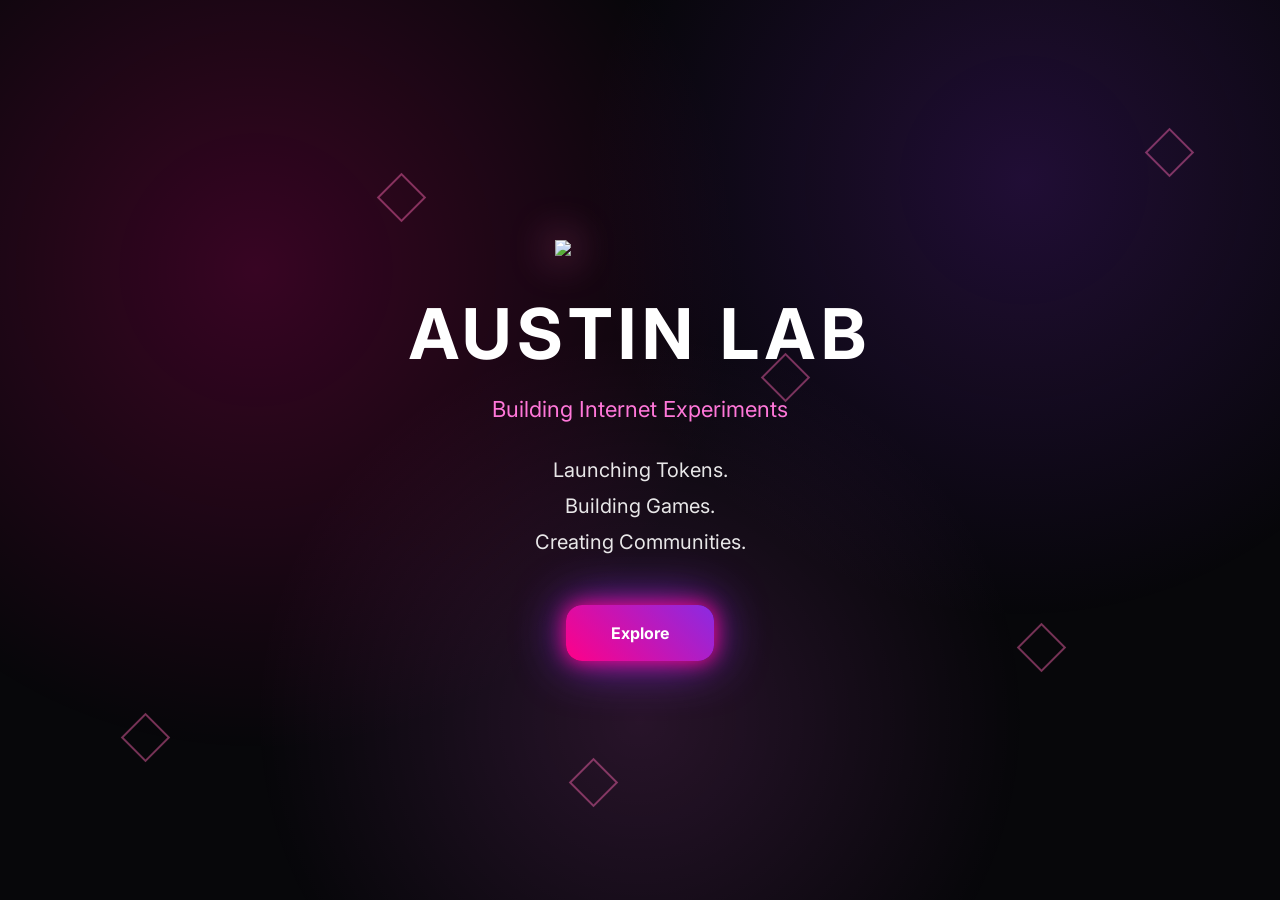
==== index.html @ 81cc16b8 "Austin Lab v1" ====
<!DOCTYPE html>
<html lang="en">

<head>
<meta charset="UTF-8">
<meta name="viewport" content="width=device-width, initial-scale=1.0">

<title>Austin Lab</title>

<link rel="preconnect" href="https://fonts.googleapis.com">
<link rel="preconnect" href="https://fonts.gstatic.com" crossorigin>

<link href="https://fonts.googleapis.com/css2?family=Press+Start+2P&family=Inter:wght@300;400;600;700&display=swap" rel="stylesheet">

<link rel="stylesheet" href="style.css">

</head>

<body>

<div class="background"></div>

<div class="cubes">
<div class="cube"></div>
<div class="cube"></div>
<div class="cube"></div>
<div class="cube"></div>
<div class="cube"></div>
<div class="cube"></div>
</div>

<section class="hero">

<img src="penguin.png" class="penguin">

<h1>AUSTIN LAB</h1>

<p class="subtitle">
Building Internet Experiments
</p>

<p class="text">

Launching Tokens.<br>
Building Games.<br>
Creating Communities.

</p>

<a href="#" class="button">
Explore
</a>

</section>

<script src="script.js"></script>

</body>

</html>
---- style.css ----
*{
margin:0;
padding:0;
box-sizing:border-box;
}

body{

background:#07070a;
font-family:Inter,sans-serif;
overflow:hidden;
color:white;

}

.background{

position:fixed;
width:100%;
height:100%;

background:
radial-gradient(circle at 20% 30%,#ff008833,transparent 40%),
radial-gradient(circle at 80% 20%,#8a2be233,transparent 35%),
radial-gradient(circle at 50% 80%,#ff66ff22,transparent 40%);

z-index:-3;

}

.hero{

height:100vh;

display:flex;
flex-direction:column;

justify-content:center;
align-items:center;

text-align:center;

}

.penguin{

width:170px;

margin-bottom:35px;

animation:float 4s ease-in-out infinite;

filter:drop-shadow(0 0 20px hotpink);

}

h1{

font-size:70px;

font-weight:700;

letter-spacing:6px;

margin-bottom:20px;

}

.subtitle{

font-size:22px;

color:#ff77d9;

margin-bottom:30px;

}

.text{

font-size:20px;

line-height:1.8;

opacity:.9;

margin-bottom:45px;

}

.button{

padding:18px 45px;

border-radius:16px;

text-decoration:none;

background:linear-gradient(45deg,#ff0088,#8a2be2);

color:white;

font-weight:bold;

transition:.3s;

box-shadow:

0 0 20px #ff0088,
0 0 50px #8a2be2;

}

.button:hover{

transform:scale(1.08);

box-shadow:

0 0 40px hotpink,
0 0 80px deeppink;

}

.cube{

position:absolute;

width:35px;

height:35px;

border:2px solid hotpink;

transform:rotate(45deg);

animation:move 14s linear infinite;

opacity:.45;

}

.cube:nth-child(1){

left:10%;
top:80%;

}

.cube:nth-child(2){

left:80%;
top:70%;

animation-delay:2s;

}

.cube:nth-child(3){

left:30%;
top:20%;

animation-delay:5s;

}

.cube:nth-child(4){

left:60%;
top:40%;

animation-delay:8s;

}

.cube:nth-child(5){

left:90%;
top:15%;

animation-delay:11s;

}

.cube:nth-child(6){

left:45%;
top:85%;

animation-delay:7s;

}

@keyframes float{

0%{transform:translateY(0px);}
50%{transform:translateY(-18px);}
100%{transform:translateY(0px);}

}

@keyframes move{

0%{

transform:
translateY(0)
rotate(45deg);

}

100%{

transform:
translateY(-220px)
rotate(405deg);

}

}
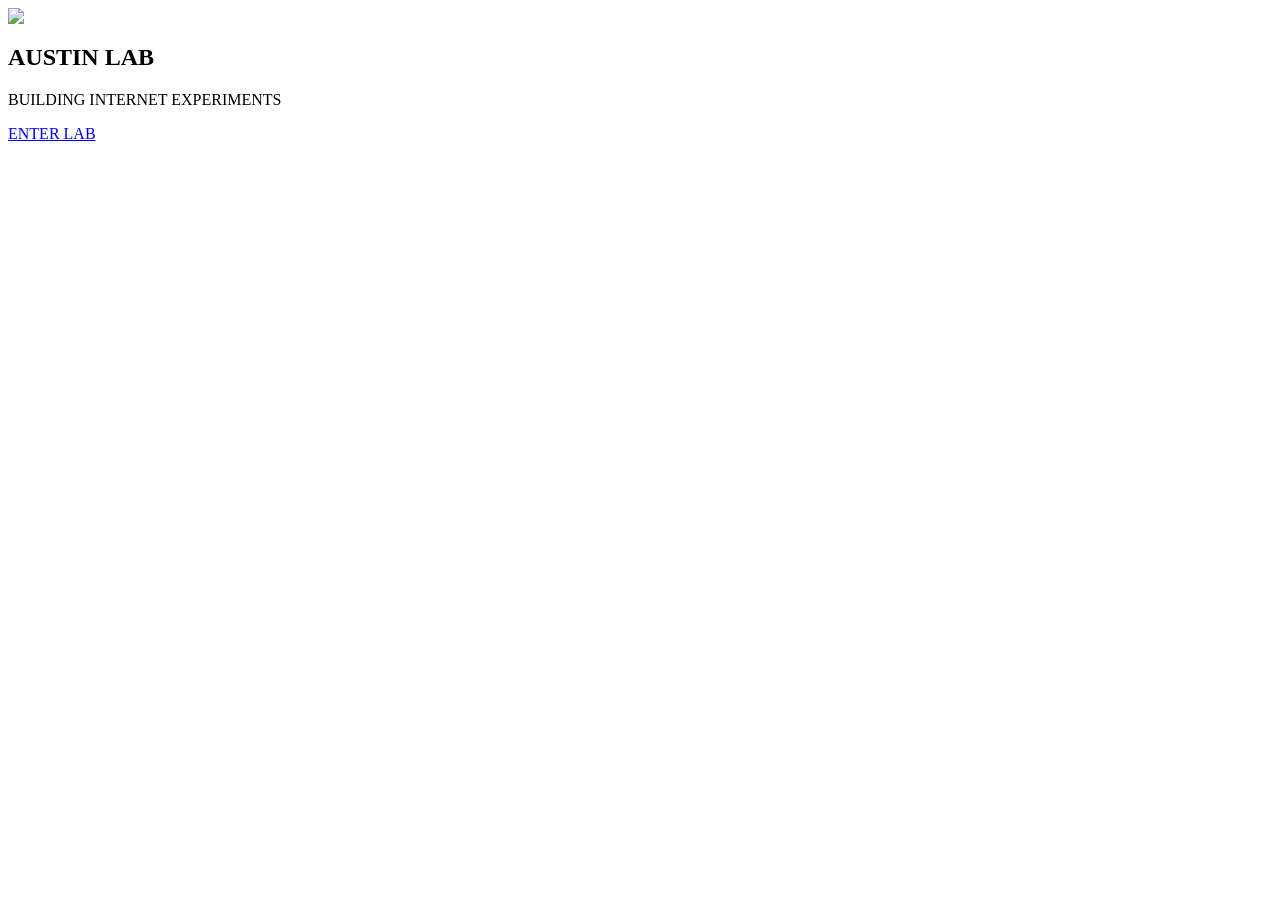
==== commit 5ab1dafe: "pixel" ====
--- a/index.html
+++ b/index.html
@@ -1,33 +1,12 @@
-<!DOCTYPE html>
-<html lang="en">
-
-<head>
-<meta charset="UTF-8">
-<meta name="viewport" content="width=device-width, initial-scale=1.0">
-
-<title>Austin Lab</title>
-
-<link rel="preconnect" href="https://fonts.googleapis.com">
-<link rel="preconnect" href="https://fonts.gstatic.com" crossorigin>
-
-<link href="https://fonts.googleapis.com/css2?family=Press+Start+2P&family=Inter:wght@300;400;600;700&display=swap" rel="stylesheet">
-
-<link rel="stylesheet" href="style.css">
-
-</head>
-
 <body>
 
-<div class="background"></div>
+<div class="bg-grid"></div>
+<div class="bg-glow"></div>
 
-<div class="cubes">
-<div class="cube"></div>
-<div class="cube"></div>
-<div class="cube"></div>
-<div class="cube"></div>
-<div class="cube"></div>
-<div class="cube"></div>
-</div>
+<div class="cube c1"></div>
+<div class="cube c2"></div>
+<div class="cube c3"></div>
+<div class="cube c4"></div>
 
 <section class="hero">
 
@@ -35,26 +14,12 @@
 
 <h1>AUSTIN LAB</h1>
 
-<p class="subtitle">
-Building Internet Experiments
-</p>
+<p>BUILDING INTERNET EXPERIMENTS</p>
 
-<p class="text">
-
-Launching Tokens.<br>
-Building Games.<br>
-Creating Communities.
-
-</p>
-
-<a href="#" class="button">
-Explore
-</a>
+<a href="#" class="btn">ENTER LAB</a>
 
 </section>
 
 <script src="script.js"></script>
 
-</body>
-
-</html>+</body>
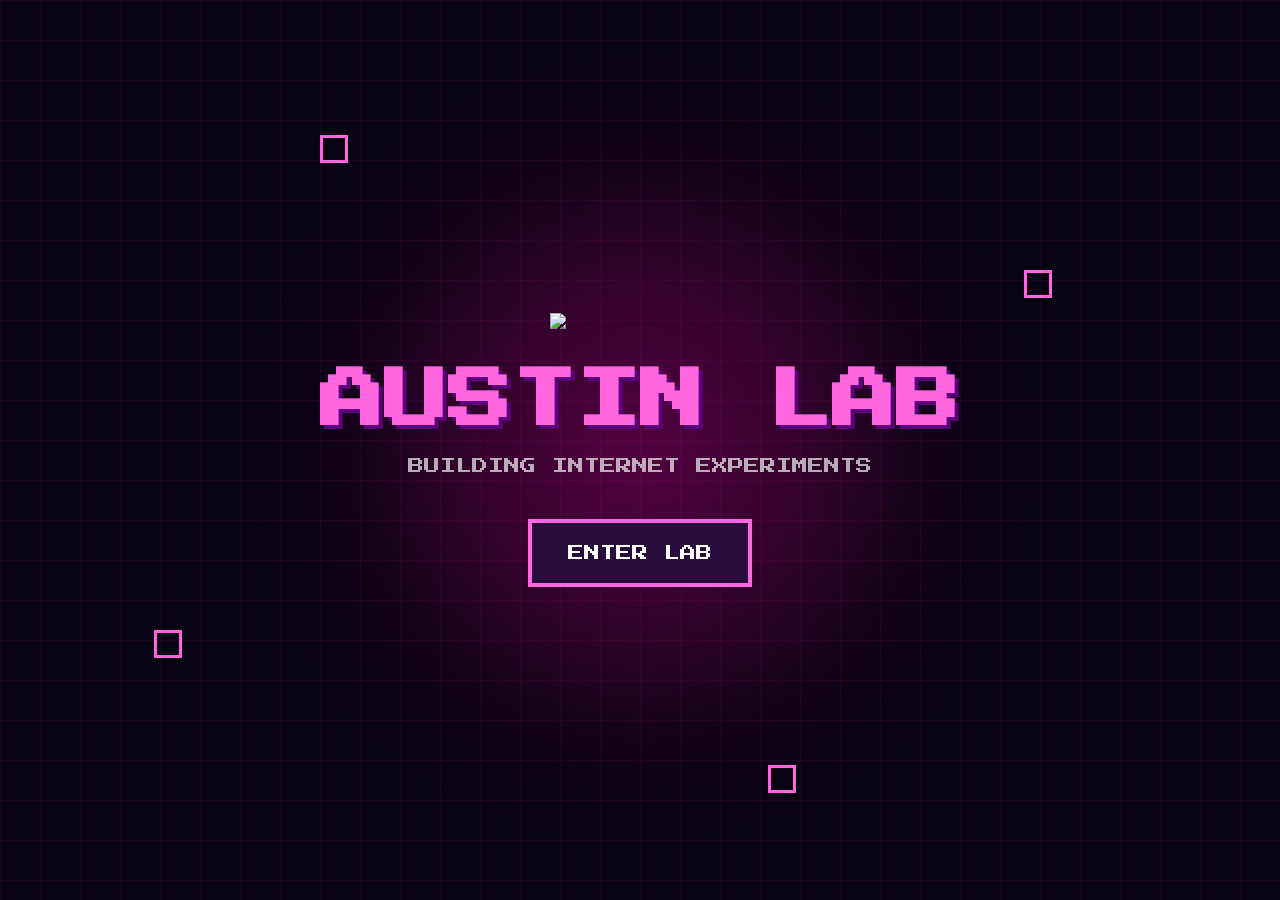
==== commit b111a3ee: "pixel" ====
--- a/index.html
+++ b/index.html
@@ -1,3 +1,22 @@
+<!DOCTYPE html>
+<html lang="en">
+
+<head>
+
+<meta charset="UTF-8">
+<meta name="viewport" content="width=device-width, initial-scale=1.0">
+
+<title>Austin Lab</title>
+
+<link rel="preconnect" href="https://fonts.googleapis.com">
+<link rel="preconnect" href="https://fonts.gstatic.com" crossorigin>
+
+<link href="https://fonts.googleapis.com/css2?family=Press+Start+2P&display=swap" rel="stylesheet">
+
+<link rel="stylesheet" href="style.css">
+
+</head>
+
 <body>
 
 <div class="bg-grid"></div>
@@ -22,4 +41,6 @@
 
 <script src="script.js"></script>
 
-</body>+</body>
+
+</html>
--- a/style.css
+++ b/style.css
@@ -0,0 +1,204 @@
+*{
+margin:0;
+padding:0;
+box-sizing:border-box;
+}
+
+body{
+
+background:#080312;
+overflow:hidden;
+color:white;
+font-family:'Press Start 2P',cursive;
+
+}
+
+.bg-grid{
+
+position:fixed;
+width:100%;
+height:100%;
+
+background-image:
+
+linear-gradient(rgba(255,0,170,.08) 1px,transparent 1px),
+
+linear-gradient(90deg,rgba(255,0,170,.08) 1px,transparent 1px);
+
+background-size:40px 40px;
+
+z-index:-3;
+
+}
+
+.bg-glow{
+
+position:fixed;
+
+width:700px;
+height:700px;
+
+left:50%;
+top:50%;
+
+transform:translate(-50%,-50%);
+
+background:radial-gradient(circle,#ff00aa55,transparent 70%);
+
+filter:blur(40px);
+
+z-index:-2;
+
+}
+
+.hero{
+
+height:100vh;
+
+display:flex;
+
+flex-direction:column;
+
+justify-content:center;
+
+align-items:center;
+
+text-align:center;
+
+}
+
+.penguin{
+
+width:180px;
+
+margin-bottom:40px;
+
+animation:float 3s infinite ease-in-out;
+
+image-rendering:pixelated;
+
+}
+
+h1{
+
+font-size:64px;
+
+color:#ff66dd;
+
+text-shadow:
+
+4px 4px 0 #5d007d;
+
+margin-bottom:25px;
+
+}
+
+p{
+
+font-size:16px;
+
+margin-bottom:45px;
+
+color:#ffffffaa;
+
+}
+
+.btn{
+
+padding:22px 36px;
+
+border:4px solid #ff66dd;
+
+background:#2b0d3d;
+
+color:white;
+
+text-decoration:none;
+
+transition:.2s;
+
+}
+
+.btn:hover{
+
+background:#ff00aa;
+
+transform:translateY(-4px);
+
+box-shadow:0 0 30px hotpink;
+
+}
+
+.cube{
+
+position:absolute;
+
+width:28px;
+
+height:28px;
+
+border:3px solid #ff66dd;
+
+animation:floatCube 8s infinite linear;
+
+}
+
+.c1{
+
+left:12%;
+top:70%;
+
+}
+
+.c2{
+
+left:80%;
+top:30%;
+
+animation-delay:2s;
+
+}
+
+.c3{
+
+left:60%;
+top:85%;
+
+animation-delay:5s;
+
+}
+
+.c4{
+
+left:25%;
+top:15%;
+
+animation-delay:7s;
+
+}
+
+@keyframes float{
+
+50%{
+
+transform:translateY(-18px);
+
+}
+
+}
+
+@keyframes floatCube{
+
+50%{
+
+transform:translateY(-40px) rotate(90deg);
+
+}
+
+100%{
+
+transform:translateY(0) rotate(180deg);
+
+}
+
+}
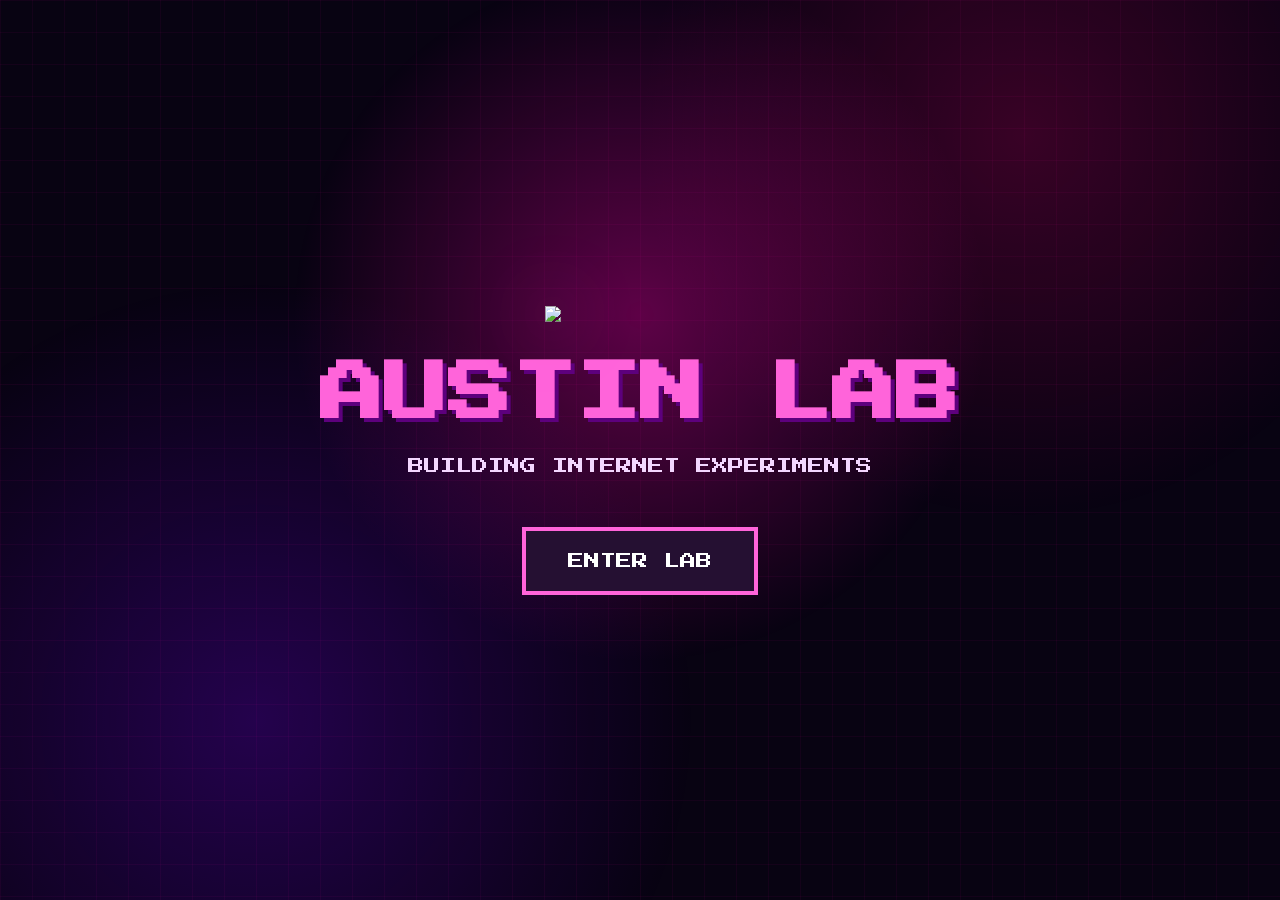
==== commit e1753efe: "Remove cubes and update pixel style" ====
--- a/index.html
+++ b/index.html
@@ -22,10 +22,7 @@
 <div class="bg-grid"></div>
 <div class="bg-glow"></div>
 
-<div class="cube c1"></div>
-<div class="cube c2"></div>
-<div class="cube c3"></div>
-<div class="cube c4"></div>
+
 
 <section class="hero">
 
--- a/style.css
+++ b/style.css
@@ -1,204 +1,125 @@
 *{
-margin:0;
-padding:0;
-box-sizing:border-box;
+    margin:0;
+    padding:0;
+    box-sizing:border-box;
 }
 
 body{
-
-background:#080312;
-overflow:hidden;
-color:white;
-font-family:'Press Start 2P',cursive;
-
+    background:#080312;
+    color:#fff;
+    overflow:hidden;
+    font-family:'Press Start 2P',cursive;
 }
 
-.bg-grid{
+/* Розовое свечение */
 
-position:fixed;
-width:100%;
-height:100%;
-
-background-image:
-
-linear-gradient(rgba(255,0,170,.08) 1px,transparent 1px),
-
-linear-gradient(90deg,rgba(255,0,170,.08) 1px,transparent 1px);
-
-background-size:40px 40px;
-
-z-index:-3;
-
+.bg-glow{
+    position:fixed;
+    inset:0;
+    z-index:-2;
+    background:
+        radial-gradient(circle at 50% 35%, rgba(255,0,170,.35), transparent 40%),
+        radial-gradient(circle at 20% 80%, rgba(120,0,255,.25), transparent 35%),
+        radial-gradient(circle at 80% 15%, rgba(255,0,120,.20), transparent 30%);
 }
 
-.bg-glow{
+/* Пиксельная сетка */
 
-position:fixed;
+.bg-grid{
+    position:fixed;
+    inset:0;
+    z-index:-1;
 
-width:700px;
-height:700px;
+    background-image:
+        linear-gradient(rgba(255,0,170,.05) 1px, transparent 1px),
+        linear-gradient(90deg, rgba(255,0,170,.05) 1px, transparent 1px);
 
-left:50%;
-top:50%;
-
-transform:translate(-50%,-50%);
-
-background:radial-gradient(circle,#ff00aa55,transparent 70%);
-
-filter:blur(40px);
-
-z-index:-2;
-
+    background-size:32px 32px;
 }
 
 .hero{
+    height:100vh;
 
-height:100vh;
+    display:flex;
+    flex-direction:column;
+    justify-content:center;
+    align-items:center;
 
-display:flex;
+    text-align:center;
 
-flex-direction:column;
-
-justify-content:center;
-
-align-items:center;
-
-text-align:center;
-
+    padding:20px;
 }
 
 .penguin{
+    width:190px;
+    margin-bottom:40px;
 
-width:180px;
+    image-rendering:pixelated;
 
-margin-bottom:40px;
+    animation:float 4s ease-in-out infinite;
 
-animation:float 3s infinite ease-in-out;
-
-image-rendering:pixelated;
-
+    filter:drop-shadow(0 0 35px #ff3dc8);
 }
 
 h1{
+    font-size:64px;
 
-font-size:64px;
+    color:#ff64da;
 
-color:#ff66dd;
+    text-shadow:
+        4px 4px 0 #5d007d;
 
-text-shadow:
-
-4px 4px 0 #5d007d;
-
-margin-bottom:25px;
-
+    margin-bottom:24px;
 }
 
 p{
+    font-size:16px;
 
-font-size:16px;
+    color:#f3d7ff;
 
-margin-bottom:45px;
+    line-height:2;
 
-color:#ffffffaa;
-
+    margin-bottom:45px;
 }
 
 .btn{
 
-padding:22px 36px;
+    display:inline-block;
 
-border:4px solid #ff66dd;
+    text-decoration:none;
 
-background:#2b0d3d;
+    color:white;
 
-color:white;
+    border:4px solid #ff64da;
 
-text-decoration:none;
+    background:#251032;
 
-transition:.2s;
+    padding:22px 42px;
 
+    transition:.2s;
 }
 
 .btn:hover{
 
-background:#ff00aa;
+    background:#ff2cb9;
 
-transform:translateY(-4px);
+    box-shadow:0 0 30px #ff2cb9;
 
-box-shadow:0 0 30px hotpink;
-
-}
-
-.cube{
-
-position:absolute;
-
-width:28px;
-
-height:28px;
-
-border:3px solid #ff66dd;
-
-animation:floatCube 8s infinite linear;
-
-}
-
-.c1{
-
-left:12%;
-top:70%;
-
-}
-
-.c2{
-
-left:80%;
-top:30%;
-
-animation-delay:2s;
-
-}
-
-.c3{
-
-left:60%;
-top:85%;
-
-animation-delay:5s;
-
-}
-
-.c4{
-
-left:25%;
-top:15%;
-
-animation-delay:7s;
-
+    transform:translateY(-3px);
 }
 
 @keyframes float{
 
-50%{
+    0%{
+        transform:translateY(0);
+    }
 
-transform:translateY(-18px);
+    50%{
+        transform:translateY(-14px);
+    }
 
-}
-
-}
-
-@keyframes floatCube{
-
-50%{
-
-transform:translateY(-40px) rotate(90deg);
-
-}
-
-100%{
-
-transform:translateY(0) rotate(180deg);
-
-}
+    100%{
+        transform:translateY(0);
+    }
 
 }
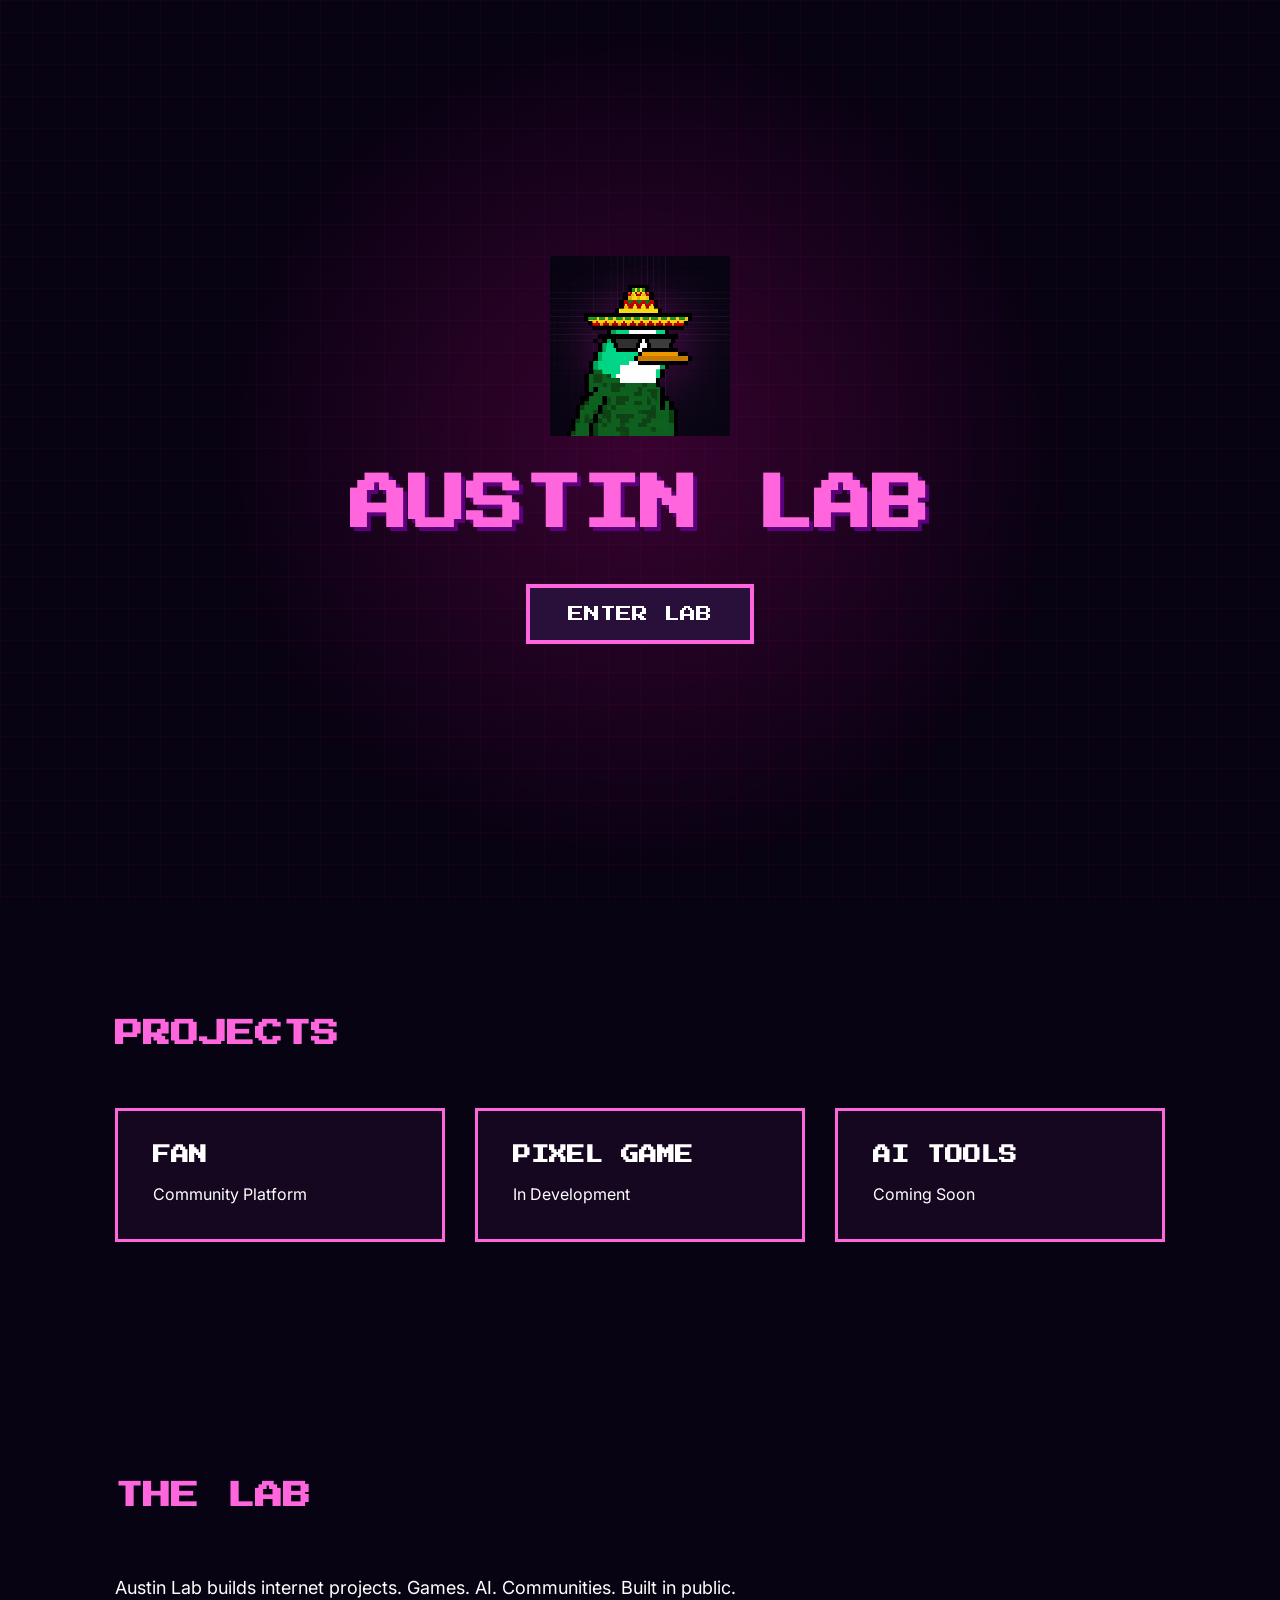
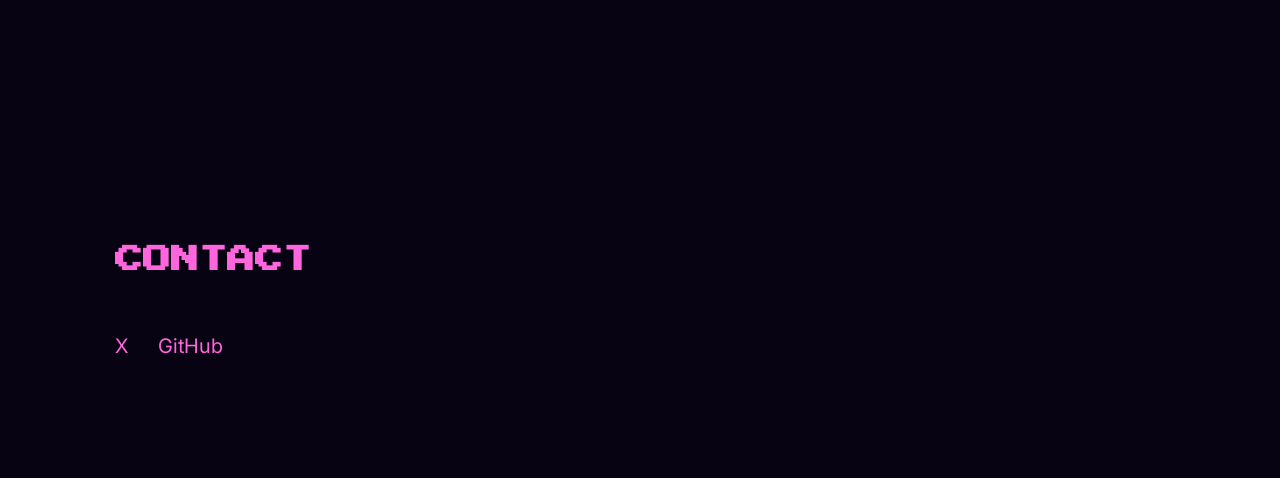
==== commit 23f02fca: "Austin Lab v2" ====
--- a/index.html
+++ b/index.html
@@ -11,7 +11,7 @@
 <link rel="preconnect" href="https://fonts.googleapis.com">
 <link rel="preconnect" href="https://fonts.gstatic.com" crossorigin>
 
-<link href="https://fonts.googleapis.com/css2?family=Press+Start+2P&display=swap" rel="stylesheet">
+<link href="https://fonts.googleapis.com/css2?family=Press+Start+2P&family=Inter:wght@400;600&display=swap" rel="stylesheet">
 
 <link rel="stylesheet" href="style.css">
 
@@ -22,17 +22,72 @@
 <div class="bg-grid"></div>
 <div class="bg-glow"></div>
 
-
-
 <section class="hero">
 
-<img src="penguin.png" class="penguin">
+<img src="penguin.png" class="penguin" alt="Austin Penguin">
 
 <h1>AUSTIN LAB</h1>
 
-<p>BUILDING INTERNET EXPERIMENTS</p>
+<a href="#projects" class="btn">ENTER LAB</a>
 
-<a href="#" class="btn">ENTER LAB</a>
+</section>
+
+<section id="projects" class="section">
+
+<h2>PROJECTS</h2>
+
+<div class="cards">
+
+<div class="card">
+<h3>FAN</h3>
+<p>Community Platform</p>
+</div>
+
+<div class="card">
+<h3>PIXEL GAME</h3>
+<p>In Development</p>
+</div>
+
+<div class="card">
+<h3>AI TOOLS</h3>
+<p>Coming Soon</p>
+</div>
+
+</div>
+
+</section>
+
+<section class="section">
+
+<h2>THE LAB</h2>
+
+<p class="about">
+
+Austin Lab builds internet projects.
+
+Games.
+
+AI.
+
+Communities.
+
+Built in public.
+
+</p>
+
+</section>
+
+<section class="section">
+
+<h2>CONTACT</h2>
+
+<div class="links">
+
+<a href="https://x.com/austin_brop" target="_blank">X</a>
+
+<a href="https://github.com/chemma123" target="_blank">GitHub</a>
+
+</div>
 
 </section>
 
--- a/style.css
+++ b/style.css
@@ -1,125 +1,213 @@
 *{
-    margin:0;
-    padding:0;
-    box-sizing:border-box;
+margin:0;
+padding:0;
+box-sizing:border-box;
+scroll-behavior:smooth;
 }
 
 body{
-    background:#080312;
-    color:#fff;
-    overflow:hidden;
-    font-family:'Press Start 2P',cursive;
-}
-
-/* Розовое свечение */
+
+background:#080312;
+color:white;
+
+font-family:Inter,sans-serif;
+
+overflow-x:hidden;
+
+}
+
+.bg-grid{
+
+position:fixed;
+inset:0;
+
+background-image:
+
+linear-gradient(rgba(255,0,170,.05) 1px,transparent 1px),
+
+linear-gradient(90deg,rgba(255,0,170,.05) 1px,transparent 1px);
+
+background-size:32px 32px;
+
+z-index:-2;
+
+}
 
 .bg-glow{
-    position:fixed;
-    inset:0;
-    z-index:-2;
-    background:
-        radial-gradient(circle at 50% 35%, rgba(255,0,170,.35), transparent 40%),
-        radial-gradient(circle at 20% 80%, rgba(120,0,255,.25), transparent 35%),
-        radial-gradient(circle at 80% 15%, rgba(255,0,120,.20), transparent 30%);
-}
-
-/* Пиксельная сетка */
-
-.bg-grid{
-    position:fixed;
-    inset:0;
-    z-index:-1;
-
-    background-image:
-        linear-gradient(rgba(255,0,170,.05) 1px, transparent 1px),
-        linear-gradient(90deg, rgba(255,0,170,.05) 1px, transparent 1px);
-
-    background-size:32px 32px;
+
+position:fixed;
+inset:0;
+
+background:
+
+radial-gradient(circle at center,#ff00aa33,transparent 55%);
+
+z-index:-1;
+
 }
 
 .hero{
-    height:100vh;
-
-    display:flex;
-    flex-direction:column;
-    justify-content:center;
-    align-items:center;
-
-    text-align:center;
-
-    padding:20px;
+
+height:100vh;
+
+display:flex;
+
+flex-direction:column;
+
+justify-content:center;
+
+align-items:center;
+
+text-align:center;
+
+padding:20px;
+
 }
 
 .penguin{
-    width:190px;
-    margin-bottom:40px;
-
-    image-rendering:pixelated;
-
-    animation:float 4s ease-in-out infinite;
-
-    filter:drop-shadow(0 0 35px #ff3dc8);
+
+width:180px;
+
+margin-bottom:40px;
+
+image-rendering:pixelated;
+
 }
 
 h1{
-    font-size:64px;
-
-    color:#ff64da;
-
-    text-shadow:
-        4px 4px 0 #5d007d;
-
-    margin-bottom:24px;
-}
-
-p{
-    font-size:16px;
-
-    color:#f3d7ff;
-
-    line-height:2;
-
-    margin-bottom:45px;
+
+font-family:'Press Start 2P',cursive;
+
+font-size:58px;
+
+color:#ff66dd;
+
+text-shadow:4px 4px #5d007d;
+
+margin-bottom:50px;
+
 }
 
 .btn{
 
-    display:inline-block;
-
-    text-decoration:none;
-
-    color:white;
-
-    border:4px solid #ff64da;
-
-    background:#251032;
-
-    padding:22px 42px;
-
-    transition:.2s;
+display:inline-block;
+
+padding:18px 38px;
+
+border:4px solid #ff66dd;
+
+text-decoration:none;
+
+color:white;
+
+background:#29103a;
+
+transition:.25s;
+
+font-family:'Press Start 2P',cursive;
+
 }
 
 .btn:hover{
 
-    background:#ff2cb9;
-
-    box-shadow:0 0 30px #ff2cb9;
-
-    transform:translateY(-3px);
-}
-
-@keyframes float{
-
-    0%{
-        transform:translateY(0);
-    }
-
-    50%{
-        transform:translateY(-14px);
-    }
-
-    100%{
-        transform:translateY(0);
-    }
+background:#ff3dc8;
+
+box-shadow:0 0 20px #ff3dc8;
+
+}
+
+.section{
+
+max-width:1100px;
+
+margin:auto;
+
+padding:120px 25px;
+
+}
+
+.section h2{
+
+font-family:'Press Start 2P',cursive;
+
+font-size:28px;
+
+margin-bottom:60px;
+
+color:#ff66dd;
+
+}
+
+.cards{
+
+display:grid;
+
+grid-template-columns:repeat(auto-fit,minmax(250px,1fr));
+
+gap:30px;
+
+}
+
+.card{
+
+border:3px solid #ff66dd;
+
+padding:35px;
+
+background:#14071f;
+
+transition:.25s;
+
+}
+
+.card:hover{
+
+transform:translateY(-6px);
+
+box-shadow:0 0 25px #ff3dc8;
+
+}
+
+.card h3{
+
+font-family:'Press Start 2P',cursive;
+
+font-size:18px;
+
+margin-bottom:20px;
+
+}
+
+.about{
+
+max-width:650px;
+
+line-height:2;
+
+font-size:18px;
+
+}
+
+.links{
+
+display:flex;
+
+gap:30px;
+
+}
+
+.links a{
+
+color:#ff66dd;
+
+text-decoration:none;
+
+font-size:20px;
+
+}
+
+.links a:hover{
+
+color:white;
 
 }
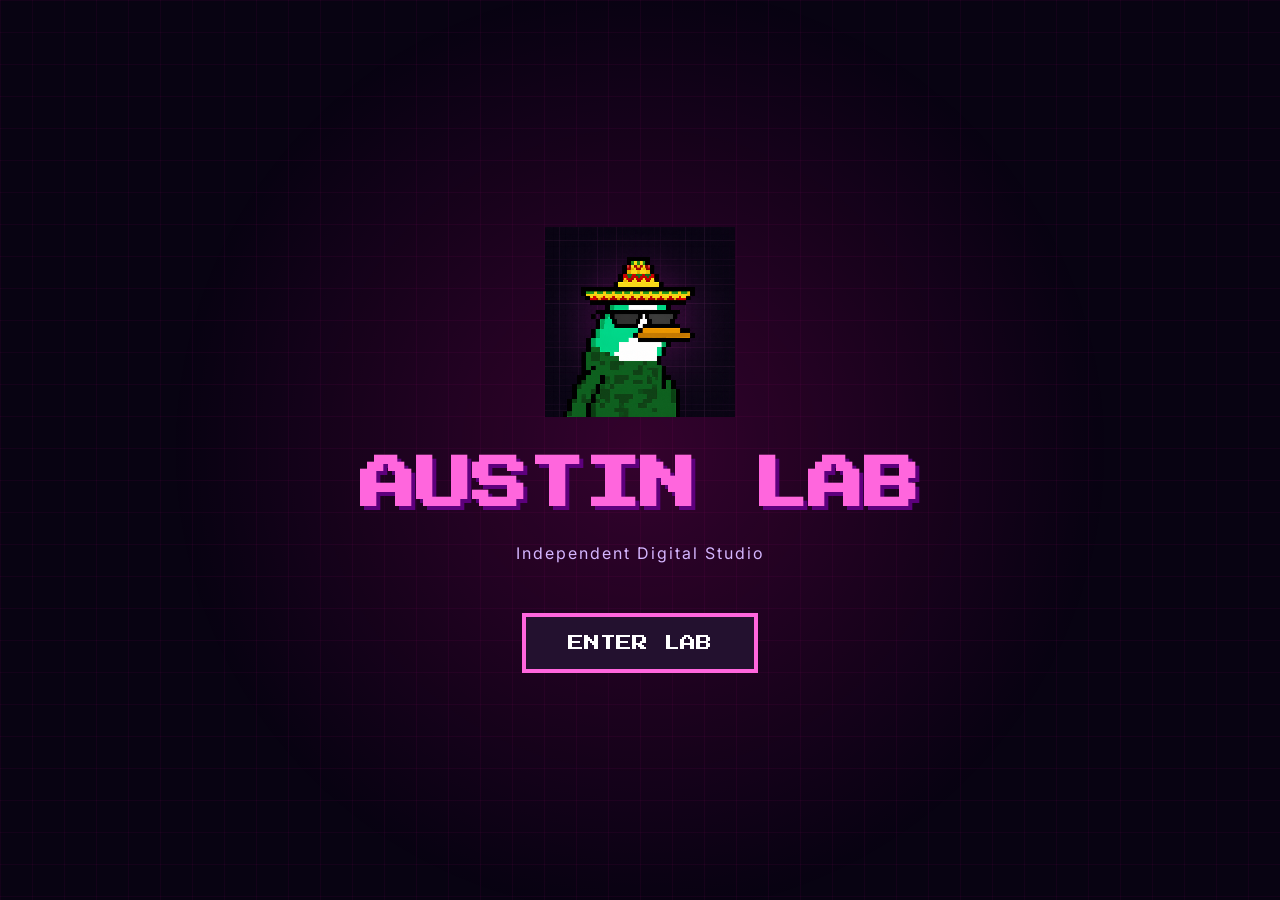
==== commit cfaddf40: "Create Lab page" ====
--- a/index.html
+++ b/index.html
@@ -28,70 +28,15 @@
 
 <h1>AUSTIN LAB</h1>
 
-<a href="#projects" class="btn">ENTER LAB</a>
+<p class="subtitle">
+Independent Digital Studio
+</p>
+
+<a href="lab.html" class="btn">
+ENTER LAB
+</a>
 
 </section>
-
-<section id="projects" class="section">
-
-<h2>PROJECTS</h2>
-
-<div class="cards">
-
-<div class="card">
-<h3>FAN</h3>
-<p>Community Platform</p>
-</div>
-
-<div class="card">
-<h3>PIXEL GAME</h3>
-<p>In Development</p>
-</div>
-
-<div class="card">
-<h3>AI TOOLS</h3>
-<p>Coming Soon</p>
-</div>
-
-</div>
-
-</section>
-
-<section class="section">
-
-<h2>THE LAB</h2>
-
-<p class="about">
-
-Austin Lab builds internet projects.
-
-Games.
-
-AI.
-
-Communities.
-
-Built in public.
-
-</p>
-
-</section>
-
-<section class="section">
-
-<h2>CONTACT</h2>
-
-<div class="links">
-
-<a href="https://x.com/austin_brop" target="_blank">X</a>
-
-<a href="https://github.com/chemma123" target="_blank">GitHub</a>
-
-</div>
-
-</section>
-
-<script src="script.js"></script>
 
 </body>
 
--- a/style.css
+++ b/style.css
@@ -1,213 +1,262 @@
 *{
-margin:0;
-padding:0;
-box-sizing:border-box;
-scroll-behavior:smooth;
+    margin:0;
+    padding:0;
+    box-sizing:border-box;
+    scroll-behavior:smooth;
 }
 
 body{
-
-background:#080312;
-color:white;
-
-font-family:Inter,sans-serif;
-
-overflow-x:hidden;
-
-}
+    background:#080312;
+    color:#fff;
+    font-family:'Inter',sans-serif;
+    overflow-x:hidden;
+}
+
+/* BACKGROUND */
 
 .bg-grid{
-
-position:fixed;
-inset:0;
-
-background-image:
-
-linear-gradient(rgba(255,0,170,.05) 1px,transparent 1px),
-
-linear-gradient(90deg,rgba(255,0,170,.05) 1px,transparent 1px);
-
-background-size:32px 32px;
-
-z-index:-2;
-
+    position:fixed;
+    inset:0;
+    z-index:-2;
+
+    background-image:
+    linear-gradient(rgba(255,0,170,.05) 1px,transparent 1px),
+    linear-gradient(90deg,rgba(255,0,170,.05) 1px,transparent 1px);
+
+    background-size:32px 32px;
 }
 
 .bg-glow{
-
-position:fixed;
-inset:0;
-
-background:
-
-radial-gradient(circle at center,#ff00aa33,transparent 55%);
-
-z-index:-1;
-
-}
+    position:fixed;
+    inset:0;
+    z-index:-1;
+
+    background:
+    radial-gradient(circle at center,
+    rgba(255,0,170,.18),
+    transparent 60%);
+}
+
+/* HERO */
 
 .hero{
 
-height:100vh;
-
-display:flex;
-
-flex-direction:column;
-
-justify-content:center;
-
-align-items:center;
-
-text-align:center;
-
-padding:20px;
+    height:100vh;
+
+    display:flex;
+    flex-direction:column;
+    justify-content:center;
+    align-items:center;
+
+    text-align:center;
+
+    padding:20px;
 
 }
 
 .penguin{
 
-width:180px;
-
-margin-bottom:40px;
-
-image-rendering:pixelated;
+    width:190px;
+
+    margin-bottom:40px;
+
+    image-rendering:pixelated;
 
 }
 
 h1{
 
-font-family:'Press Start 2P',cursive;
-
-font-size:58px;
-
-color:#ff66dd;
-
-text-shadow:4px 4px #5d007d;
-
-margin-bottom:50px;
+    font-family:'Press Start 2P',cursive;
+
+    font-size:56px;
+
+    color:#ff66dd;
+
+    text-shadow:
+    4px 4px #5d007d;
+
+    margin-bottom:30px;
+
+}
+
+.subtitle{
+
+    color:#d5b6ff;
+
+    margin-bottom:50px;
+
+    letter-spacing:2px;
 
 }
 
 .btn{
 
-display:inline-block;
-
-padding:18px 38px;
-
-border:4px solid #ff66dd;
-
-text-decoration:none;
-
-color:white;
-
-background:#29103a;
-
-transition:.25s;
-
-font-family:'Press Start 2P',cursive;
+    display:inline-block;
+
+    padding:18px 42px;
+
+    border:4px solid #ff66dd;
+
+    background:#23112f;
+
+    color:white;
+
+    text-decoration:none;
+
+    font-family:'Press Start 2P',cursive;
+
+    transition:.25s;
 
 }
 
 .btn:hover{
 
-background:#ff3dc8;
-
-box-shadow:0 0 20px #ff3dc8;
-
-}
-
-.section{
-
-max-width:1100px;
-
-margin:auto;
-
-padding:120px 25px;
-
-}
-
-.section h2{
-
-font-family:'Press Start 2P',cursive;
-
-font-size:28px;
-
-margin-bottom:60px;
-
-color:#ff66dd;
-
-}
+    background:#ff44cc;
+
+    box-shadow:0 0 20px #ff44cc;
+
+    transform:translateY(-4px);
+
+}
+
+/* TOP BAR */
+
+.topbar{
+
+    padding:35px;
+
+    text-align:center;
+
+}
+
+.logo{
+
+    color:#ff66dd;
+
+    text-decoration:none;
+
+    font-family:'Press Start 2P',cursive;
+
+    font-size:18px;
+
+}
+
+/* LAB */
+
+.lab{
+
+    max-width:1100px;
+
+    margin:auto;
+
+    padding:60px 20px 120px;
+
+}
+
+.lab h2{
+
+    font-family:'Press Start 2P',cursive;
+
+    color:#ff66dd;
+
+    margin-bottom:40px;
+
+    font-size:24px;
+
+}
+
+/* CARDS */
 
 .cards{
 
-display:grid;
-
-grid-template-columns:repeat(auto-fit,minmax(250px,1fr));
-
-gap:30px;
+    display:grid;
+
+    grid-template-columns:repeat(auto-fit,minmax(260px,1fr));
+
+    gap:28px;
+
+    margin-bottom:90px;
 
 }
 
 .card{
 
-border:3px solid #ff66dd;
-
-padding:35px;
-
-background:#14071f;
-
-transition:.25s;
+    display:block;
+
+    padding:30px;
+
+    text-decoration:none;
+
+    color:white;
+
+    border:3px solid #ff66dd;
+
+    background:#12081c;
+
+    transition:.25s;
 
 }
 
 .card:hover{
 
-transform:translateY(-6px);
-
-box-shadow:0 0 25px #ff3dc8;
+    transform:translateY(-6px);
+
+    box-shadow:0 0 25px #ff44cc;
 
 }
 
 .card h3{
 
-font-family:'Press Start 2P',cursive;
-
-font-size:18px;
-
-margin-bottom:20px;
-
-}
+    font-family:'Press Start 2P',cursive;
+
+    margin-bottom:20px;
+
+    font-size:16px;
+
+}
+
+.card p{
+
+    color:#d8d8d8;
+
+}
+
+/* ABOUT */
 
 .about{
 
-max-width:650px;
-
-line-height:2;
-
-font-size:18px;
-
-}
-
-.links{
-
-display:flex;
-
-gap:30px;
-
-}
-
-.links a{
-
-color:#ff66dd;
-
-text-decoration:none;
-
-font-size:20px;
-
-}
-
-.links a:hover{
-
-color:white;
+    margin-bottom:90px;
+
+}
+
+.about p{
+
+    max-width:700px;
+
+    line-height:1.9;
+
+    color:#ddd;
+
+}
+
+/* CONTACT */
+
+.contact a{
+
+    display:inline-block;
+
+    margin-right:30px;
+
+    color:#ff66dd;
+
+    text-decoration:none;
+
+    font-weight:600;
+
+}
+
+.contact a:hover{
+
+    color:white;
 
 }
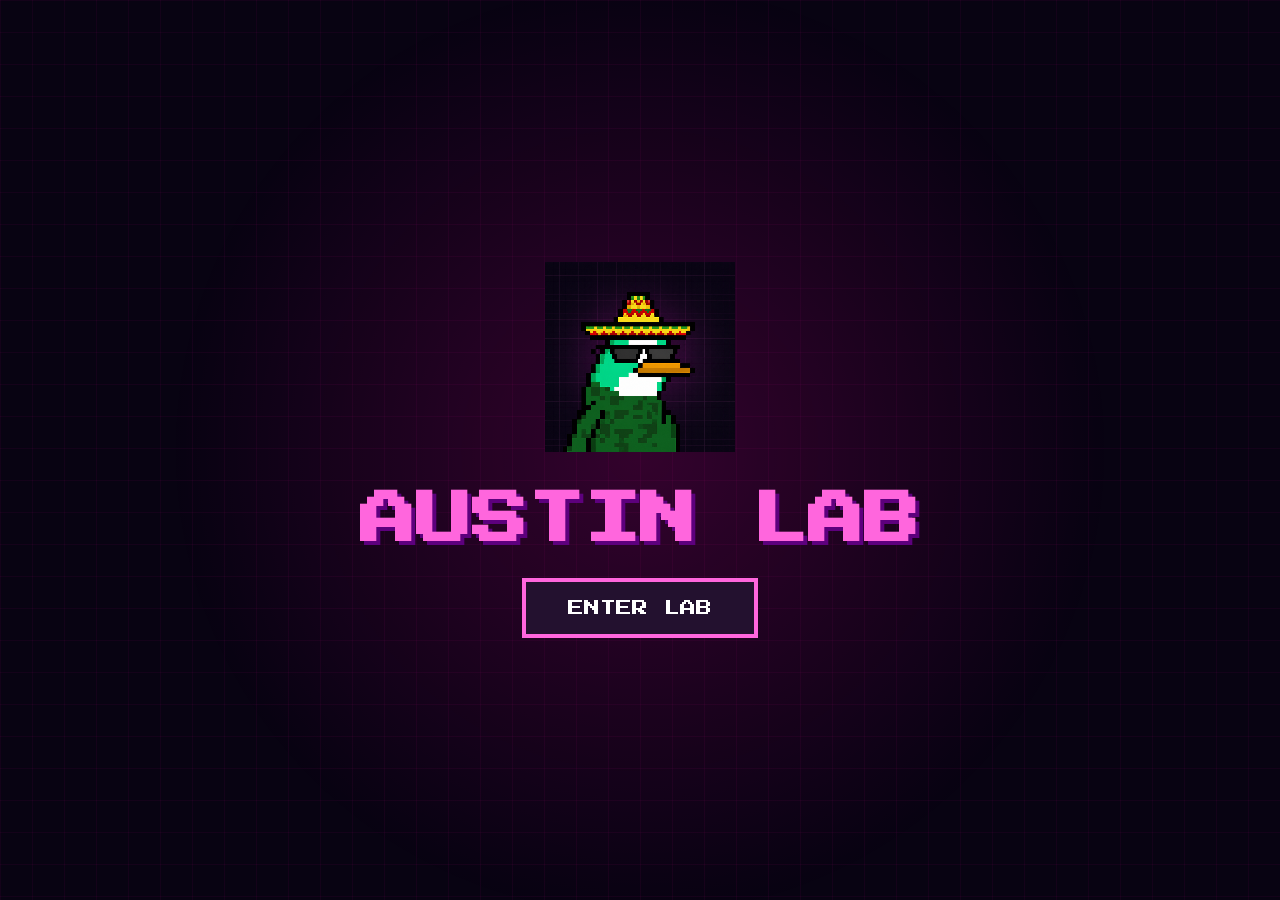
==== commit e562a483: "Remove subtitle from homepage" ====
--- a/index.html
+++ b/index.html
@@ -28,10 +28,6 @@
 
 <h1>AUSTIN LAB</h1>
 
-<p class="subtitle">
-Independent Digital Studio
-</p>
-
 <a href="lab.html" class="btn">
 ENTER LAB
 </a>
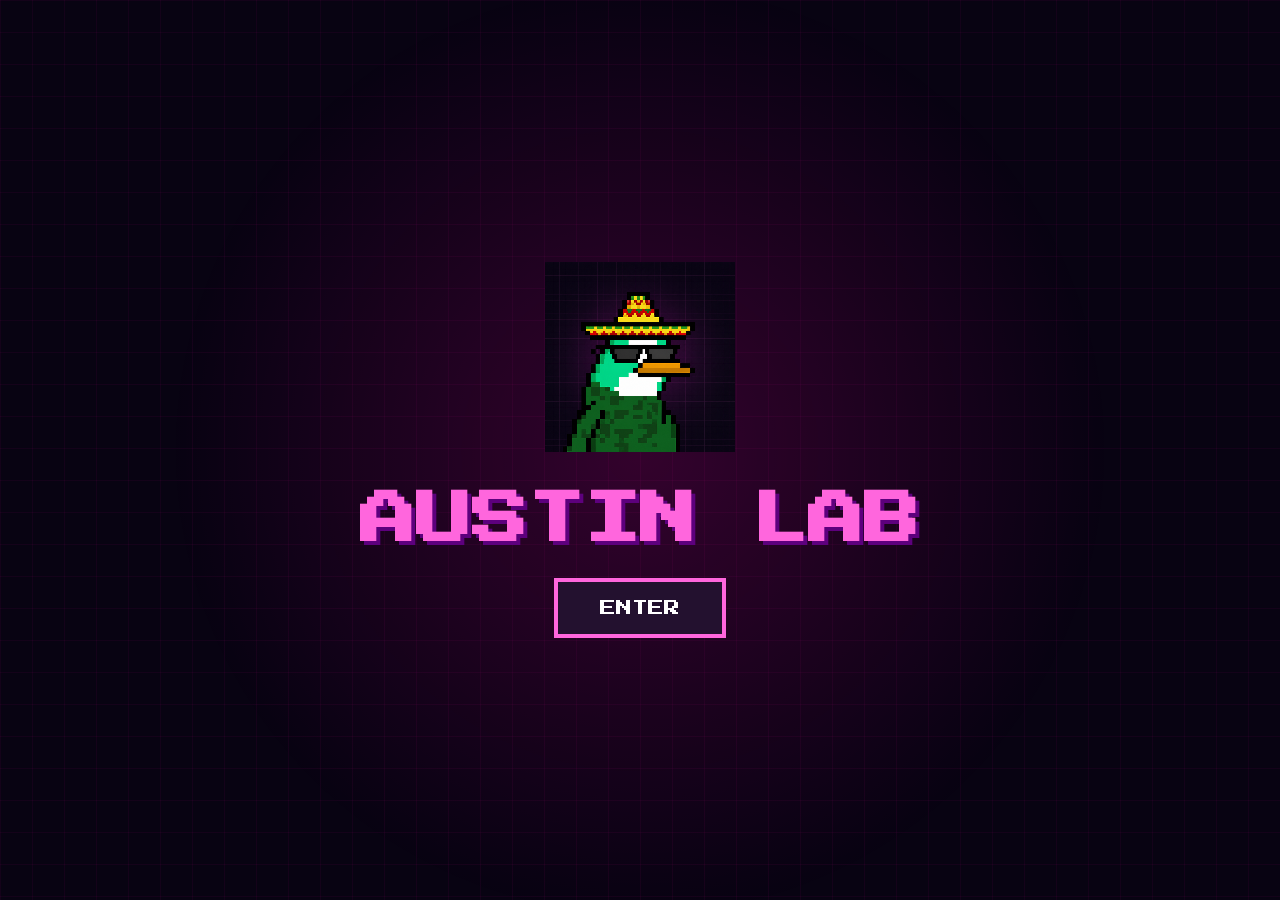
==== commit 3196631d: "Change button text" ====
--- a/index.html
+++ b/index.html
@@ -29,7 +29,7 @@
 <h1>AUSTIN LAB</h1>
 
 <a href="lab.html" class="btn">
-ENTER LAB
+ENTER 
 </a>
 
 </section>
